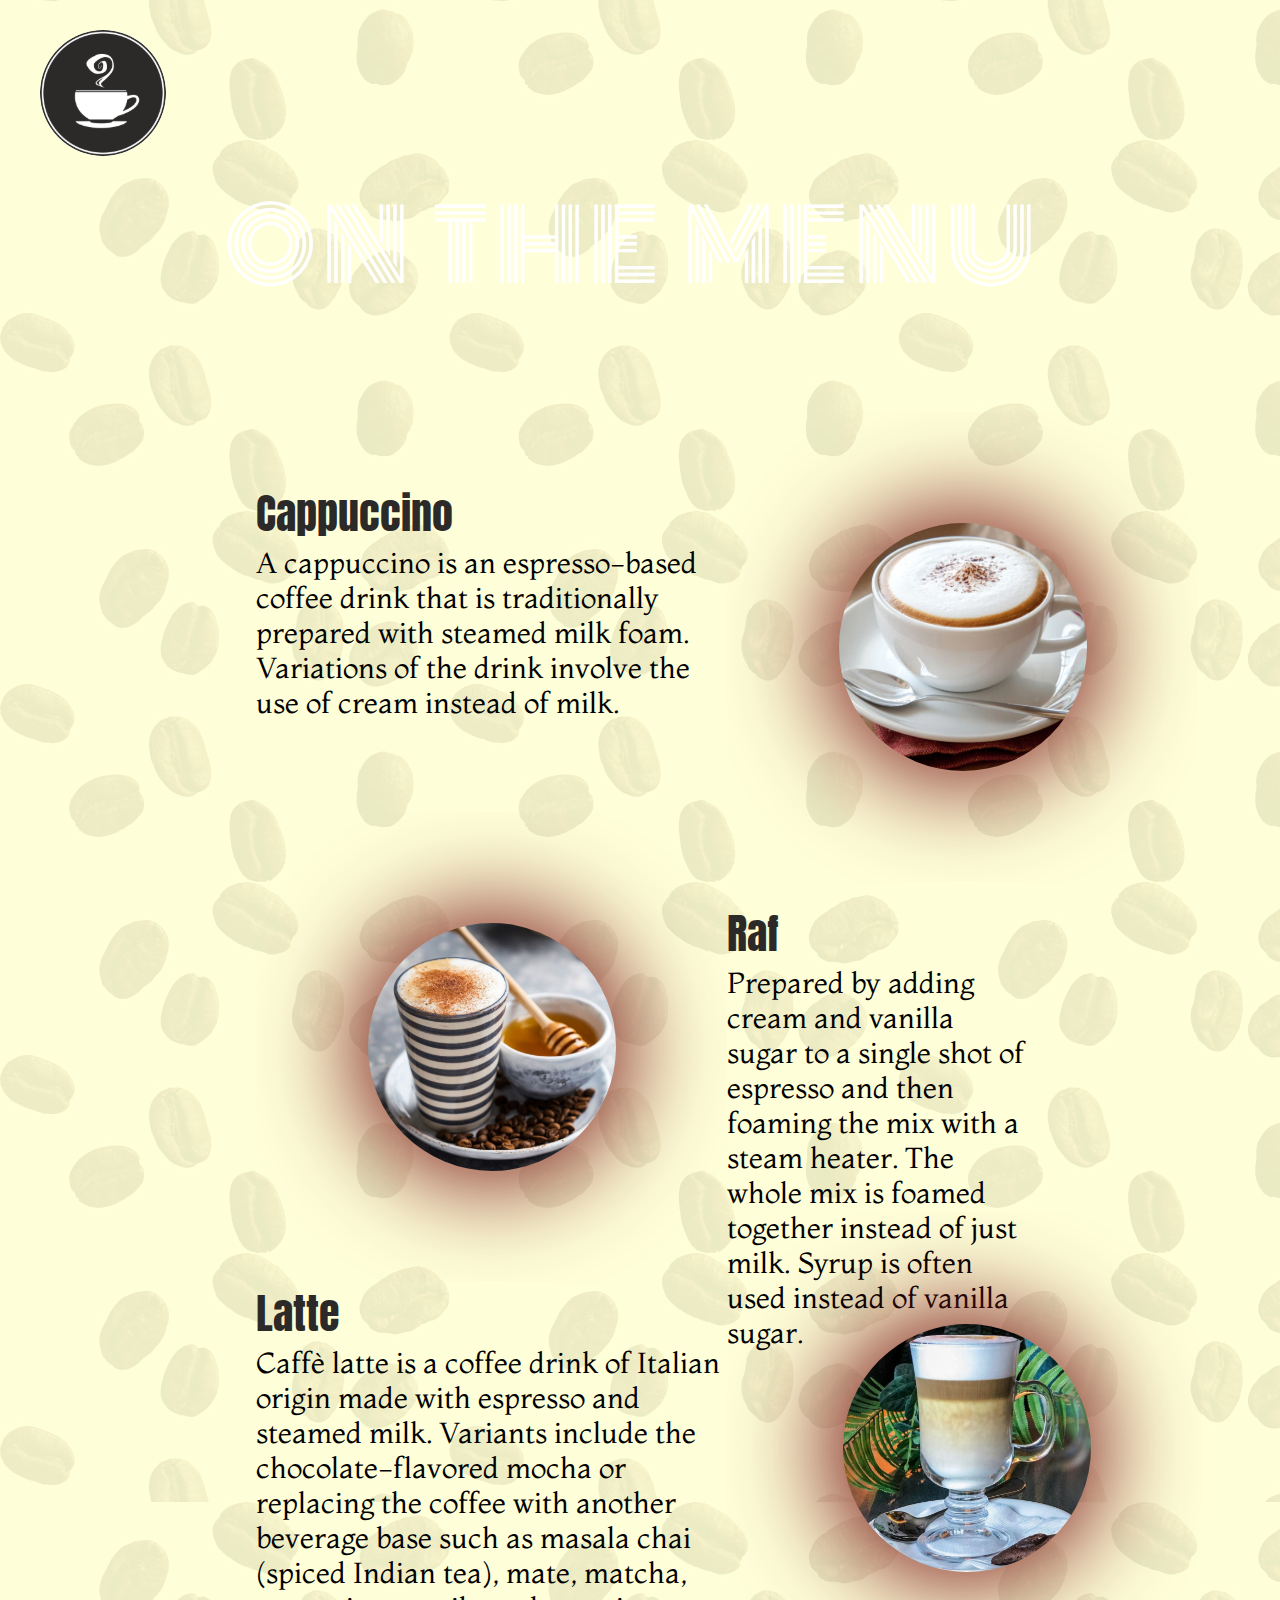
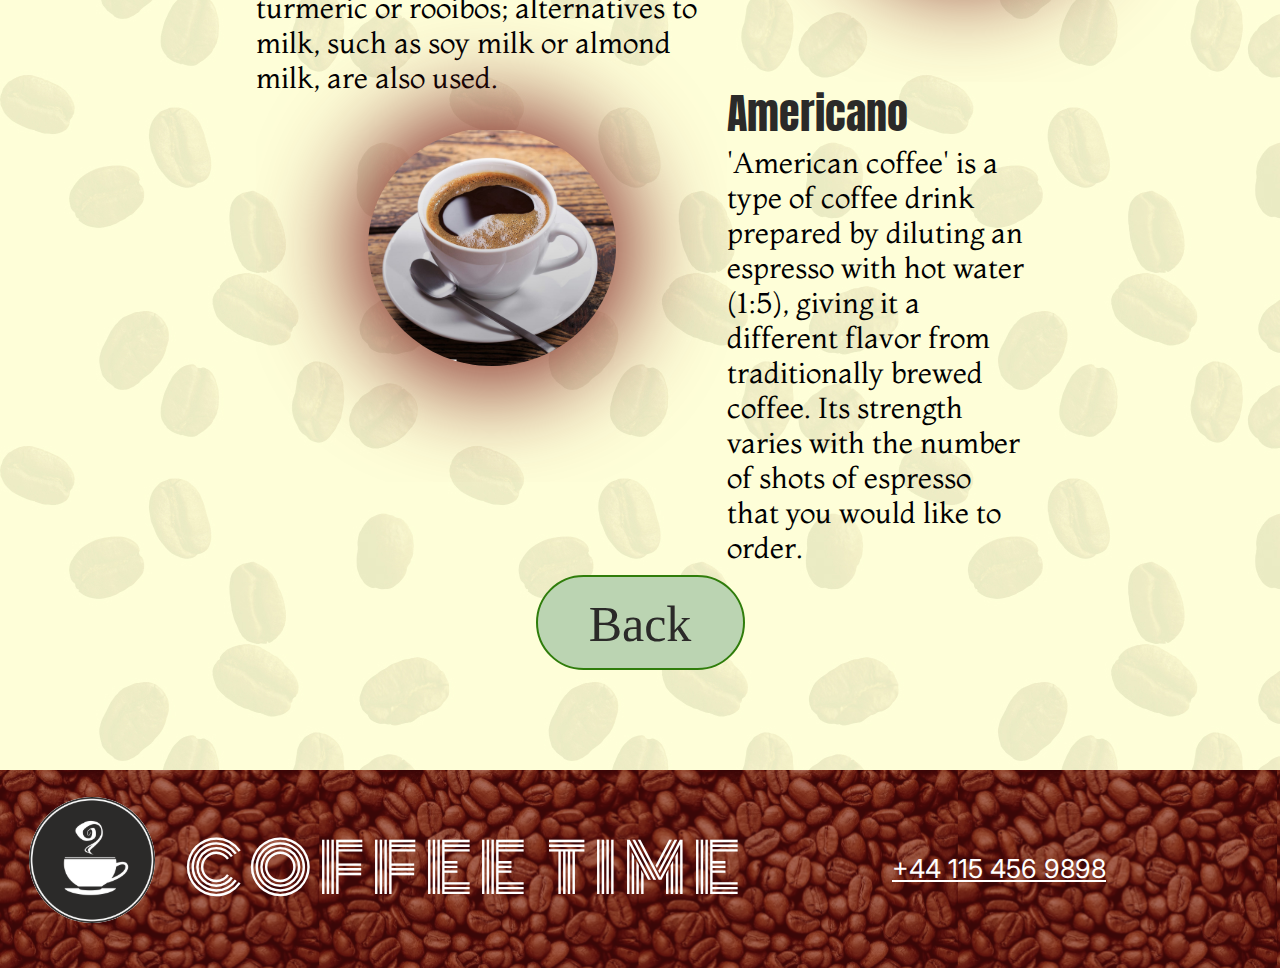
==== CoffeeTypes/CoffeeTypes.html @ f9c4c759 "please go to git" ====
<!DOCTYPE html>
<html lang="en">

<head>
    <div></div>
    <meta charset="UTF-8">
    <link rel="preconnect" href="https://fonts.googleapis.com">
    <link
        href="https://fonts.googleapis.com/css2?family=Agdasima&family=Dancing+Script&family=IM+Fell+DW+Pica&family=Monoton&family=PT+Sans&display=swap"
        rel="stylesheet">
    <link
        href="https://fonts.googleapis.com/css2?family=Agdasima&family=Dancing+Script&family=IM+Fell+DW+Pica&family=Monoton&family=Montaga&family=PT+Sans&display=swap"
        rel="stylesheet">
    <link
        href="https://fonts.googleapis.com/css2?family=Agdasima&family=Dancing+Script&family=IM+Fell+DW+Pica&family=Inter&family=Monoton&family=Montaga&family=PT+Sans&display=swap"
        rel="stylesheet">
    <link rel="preconnect" href="https://fonts.gstatic.com" crossorigin>
    <link
        href="https://fonts.googleapis.com/css2?family=Agdasima&family=Dancing+Script&family=Monoton&family=PT+Sans&display=swap"
        rel="stylesheet">
    <link
        href="https://fonts.googleapis.com/css2?family=Agdasima&family=Anton&family=Dancing+Script&family=IM+Fell+DW+Pica&family=Inter&family=Monoton&family=Montaga&family=PT+Sans&display=swap"
        rel="stylesheet">
    <link rel="stylesheet" href="../reset.css">
    <meta name="viewport" content="width=device-width, initial-scale=1.0">
    <link rel="stylesheet" href="./Blocks/pages/pages.css">
    <!-- <link rel="shortcut icon" href="./coffeetypes_img/favicon.ico" type="image/x-icon">
    <link type="image/x-icon" href="./coffeetypes_img/favicon.ico" rel="shortcut icon">
    <link type="Image/x-icon" href="./coffeetypes_img/favicon.ico" rel="icon">
    <link rel="shortcut icon" href="favicon.ico" type="image/x-icon">
    <link rel="icon" href="favicon.ico" type="image/x-icon"> -->
    <title>CoffeeTypes</title>

</head>

<body>
    <header id="header" class="header">
        <div class="container">
            <div class="nav">
                <img src="./coffeetypes_img/logo.svg" alt="logo" class="logo">

            </div>
            <h1>ON THE MENU</h1>
        </div>
    </header>


<!-- what kind of coffee do we have
trying to make a grid -->
    <!-- cappuccino -->

    <section class="grid">
        <div class="grid__text_cappuccino">
            <h2 class="grid__text_lead">Cappuccino</h2>
            <p class="grid__text_p">A cappuccino is an espresso-based coffee drink that is traditionally prepared with
                steamed milk foam.
                Variations of the drink involve the use of cream instead of milk.</p>
        </div>
        <img class="section__picture" src="../CoffeeTypes/coffeetypes_img/cappuccino.svg" alt="cappuccino">

         <!-- raf -->

        <img class="section__picture" src="../CoffeeTypes/coffeetypes_img/Raf.svg" alt="Raf">
        <div class="grid__text_raf">
            <h2 class="grid__text_lead">Raf</h2>
            <p class="grid__text_p">Prepared by adding cream and vanilla sugar to a single shot of espresso and then
                foaming the mix with a
                steam heater. The whole mix is foamed together instead of just milk. Syrup is often used instead of
                vanilla sugar.</p>
        </div>

 <!-- latte -->

        <div class="grid__text_latte">
            <h2 class="grid__text_lead">Latte</h2>
            <p class="grid__text_p">Caffè latte is a coffee drink of Italian origin made with espresso and steamed milk.
                Variants include the chocolate-flavored mocha or replacing the coffee with another beverage base such as
                masala chai (spiced Indian tea), mate, matcha, turmeric or rooibos; alternatives to milk, such as soy
                milk or almond milk, are also used.</p>
        </div>
        <img class="section__picture" src="../CoffeeTypes/coffeetypes_img/latte.svg" alt="latte">

 <!-- americano -->

        <img class="section__picture" src="../CoffeeTypes/coffeetypes_img/Americano.svg" alt="Americano">
        <div class="grid__text_americano">
            <h2 class="grid__text_lead">Americano</h2>
            <p class="grid__text_p">'American coffee' is a type of coffee drink prepared by diluting an espresso with
                hot water (1:5), giving it a different flavor from traditionally brewed coffee. Its strength varies with
                the number of shots of espresso that you would like to order.</p>
        </div>
    </section>

    <div class="button"><a href="../CoffeeTime.html">Back</a></div>

    <footer>
        <img src="./coffeetypes_img/Logo_footer.svg" alt="logo" class="logo_footer">
        <h4 class="footer_text">COFFEE TIME</h4>
        <a href="tel:+441154569898" class="tel">+44 115 456 9898</a>
</footer>

</body>

</html>
---- CoffeeTypes/Blocks/pages/pages.css ----
@import url(../header/header.css);

@import url(../body/body.css);

@import url(../section/section.css);
@import url(../section/section__text.css);
@import url(../section/__picture/section__picture.css);

@import url(../grid/grid.css);
@import url(../grid/__text/grid__text.css);
@import url(../grid/__text/text_lead/grid__text_lead.css);
@import url(../grid/__text/text_p/grid__text_p.css);

@import url(../button/button.css);

@import url(../footer/footer.css);
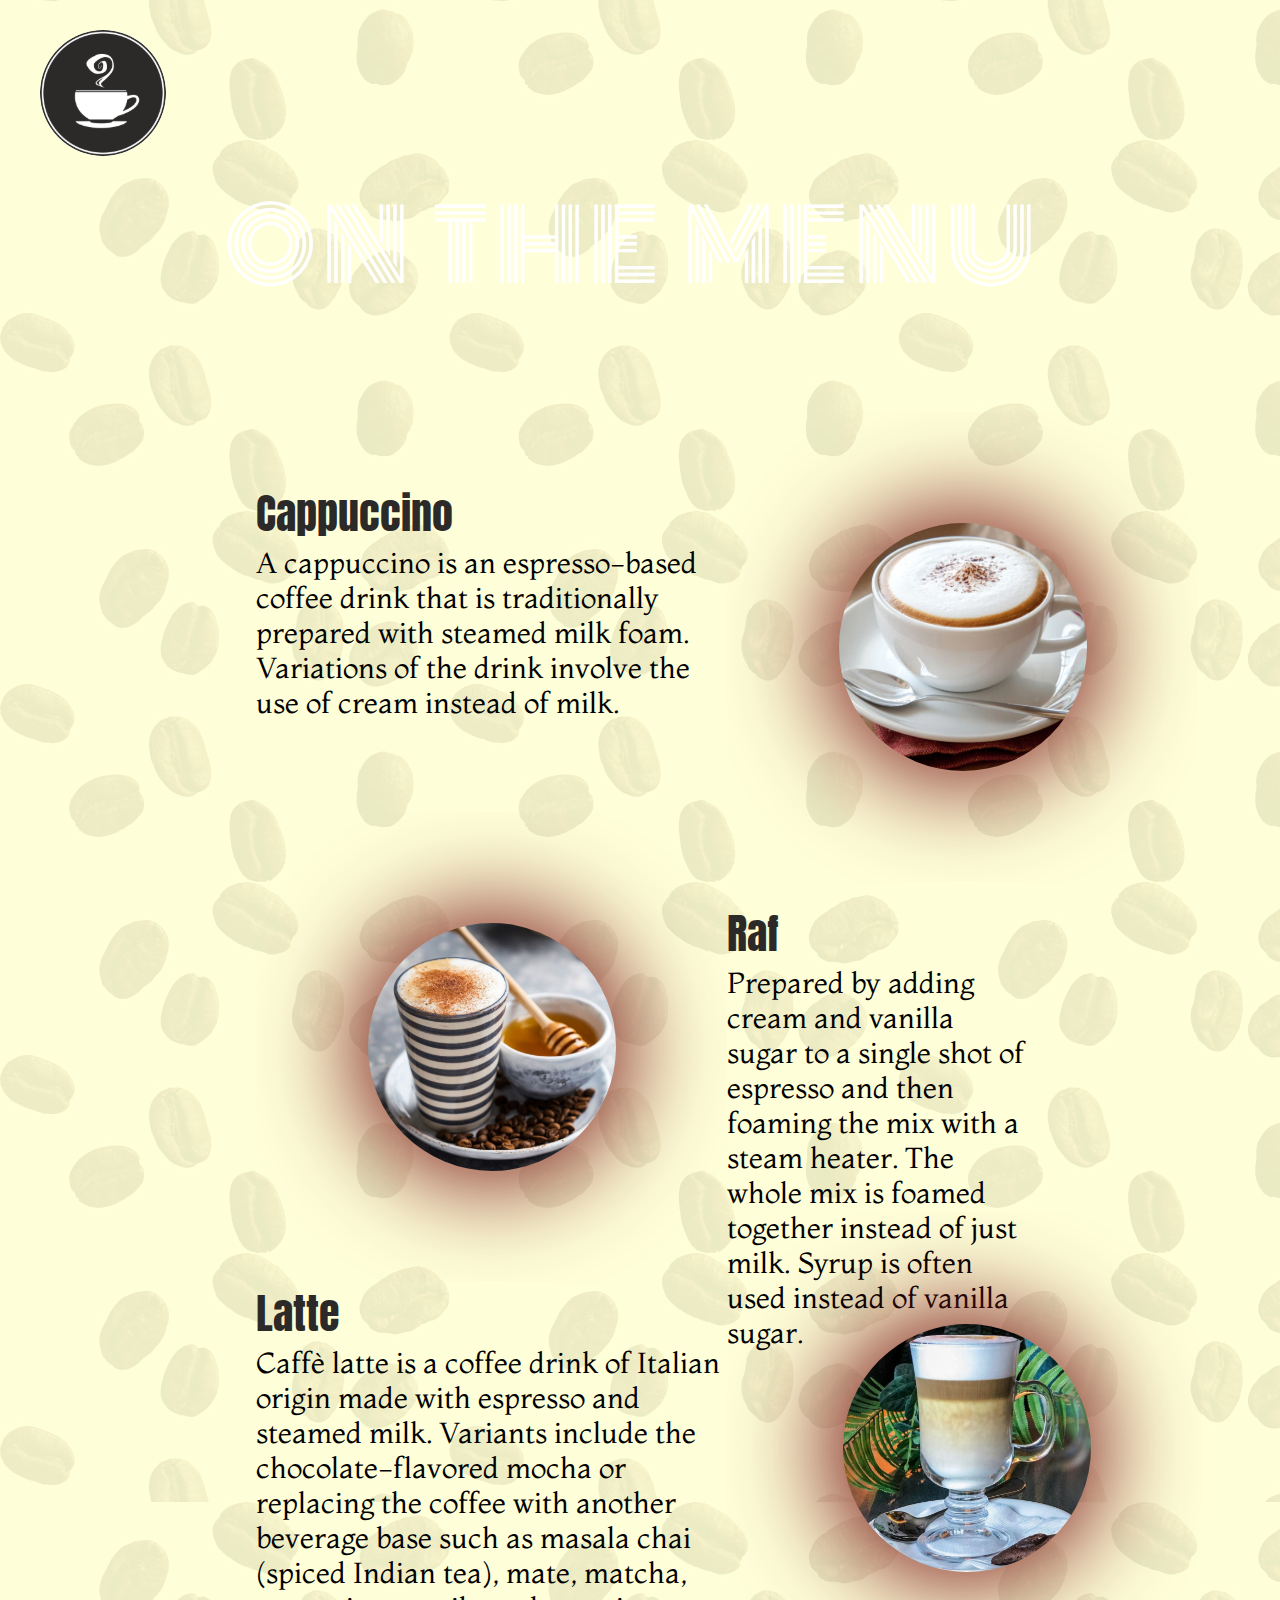
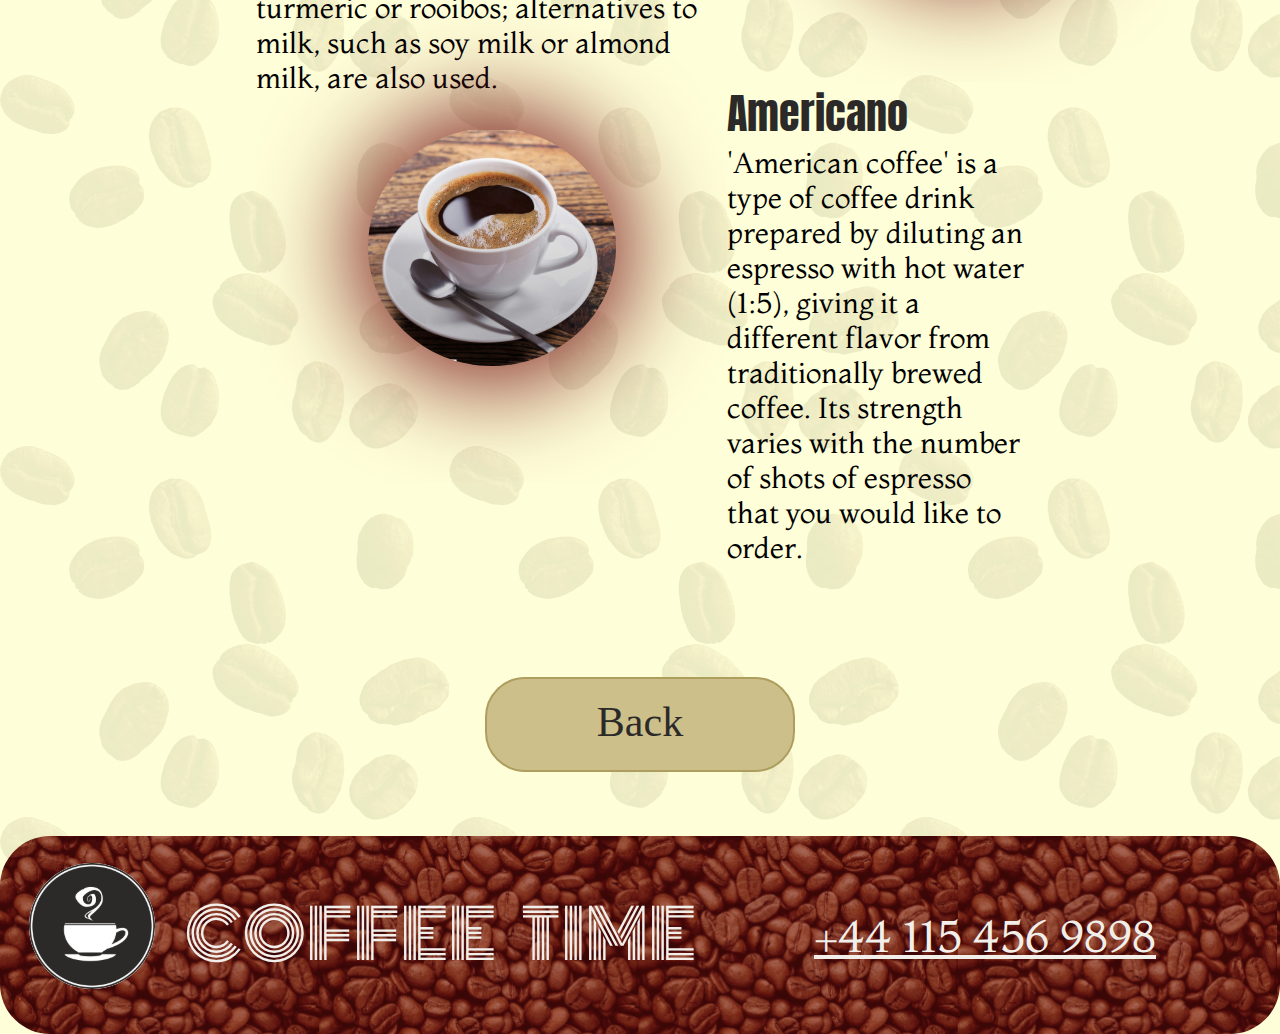
==== commit df047fb9: "better design" ====
--- a/CoffeeTypes/CoffeeTypes.html
+++ b/CoffeeTypes/CoffeeTypes.html
@@ -24,11 +24,7 @@
     <link rel="stylesheet" href="../reset.css">
     <meta name="viewport" content="width=device-width, initial-scale=1.0">
     <link rel="stylesheet" href="./Blocks/pages/pages.css">
-    <!-- <link rel="shortcut icon" href="./coffeetypes_img/favicon.ico" type="image/x-icon">
-    <link type="image/x-icon" href="./coffeetypes_img/favicon.ico" rel="shortcut icon">
-    <link type="Image/x-icon" href="./coffeetypes_img/favicon.ico" rel="icon">
-    <link rel="shortcut icon" href="favicon.ico" type="image/x-icon">
-    <link rel="icon" href="favicon.ico" type="image/x-icon"> -->
+    <link rel="shortcut icon" href="../img/favicon.ico" />
     <title>CoffeeTypes</title>
 
 </head>
@@ -91,11 +87,11 @@
         </div>
     </section>
 
-    <div class="button"><a href="../CoffeeTime.html">Back</a></div>
+    <div class="button"><a href="../index.html">Back</a></div>
 
     <footer>
         <img src="./coffeetypes_img/Logo_footer.svg" alt="logo" class="logo_footer">
-        <h4 class="footer_text">COFFEE TIME</h4>
+        <h4 class="footer_text">COFFEE&nbsp&nbsp&nbspTIME</h4>
         <a href="tel:+441154569898" class="tel">+44 115 456 9898</a>
 </footer>
 
--- a/CoffeeTypes/Blocks/pages/pages.css
+++ b/CoffeeTypes/Blocks/pages/pages.css
@@ -2,14 +2,14 @@
 
 @import url(../body/body.css);
 
-@import url(../section/section.css);
-@import url(../section/section__text.css);
-@import url(../section/__picture/section__picture.css);
+/* @import url(../section/section.css);
+@import url(../section/sectionText.css);
+@import url(../section/Picture/sectionPicture.css); */
 
 @import url(../grid/grid.css);
-@import url(../grid/__text/grid__text.css);
-@import url(../grid/__text/text_lead/grid__text_lead.css);
-@import url(../grid/__text/text_p/grid__text_p.css);
+@import url(../grid/Text/gridText.css);
+@import url(../grid/Text/textLead/gridTextLead.css);
+@import url(../grid/Text/textP/gridTextP.css);
 
 @import url(../button/button.css);
 
